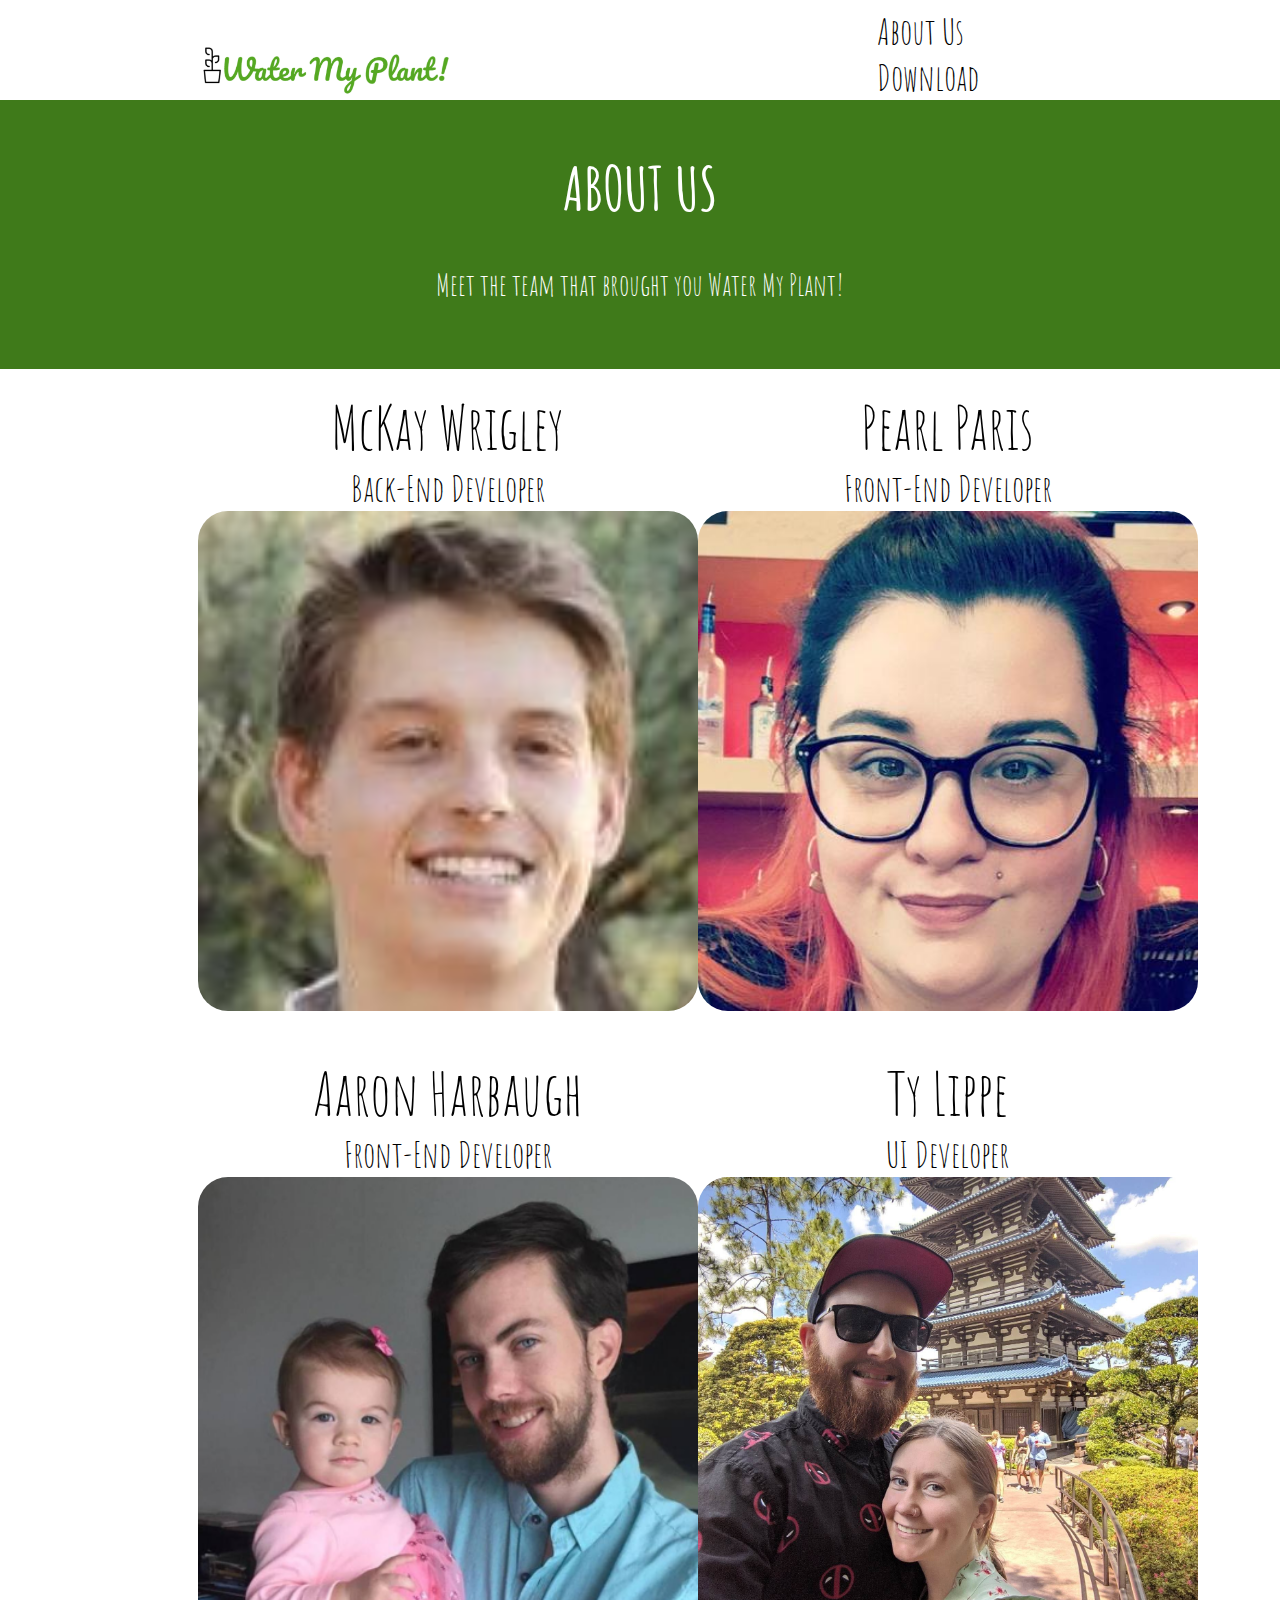
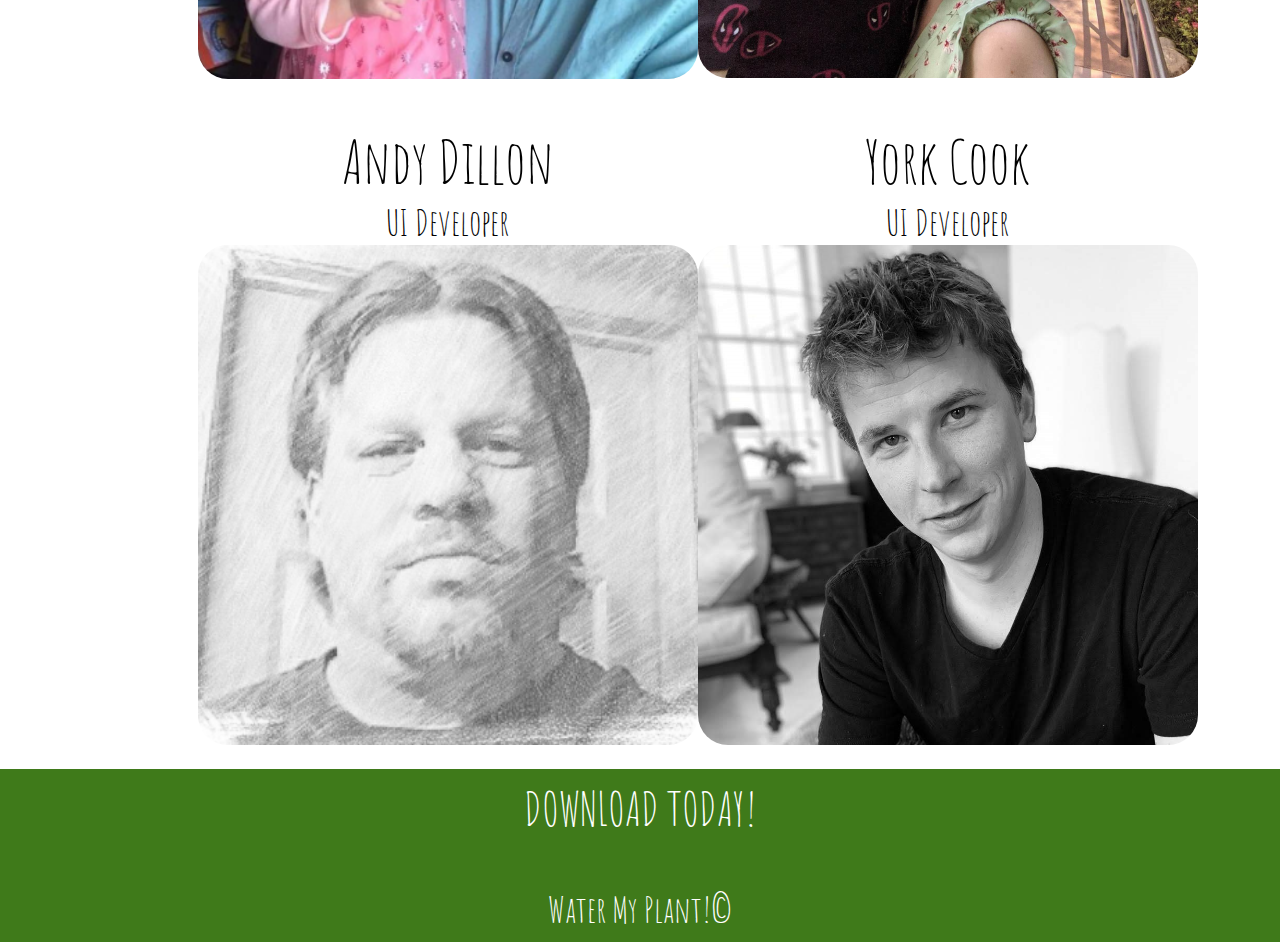
==== about/about.html @ 8938e206 "finsihing up for the night" ====
<!DOCTYPE html>
<html lang="en">

<head>
    <title>Water My Plants!</title>
    <link rel="stylesheet" type="text/css" href="../css/index.css" />
    <script defer="defer" src="./components/header/header.js"></script>
    <link href="https://fonts.googleapis.com/css?family=Amatic+SC&display=swap" rel="stylesheet">
</head>

<header>
    <nav>   
        <div class="logo-link">
        <a href="../index.html"><img src="/assets/logo.png" alt="Water My Plants" class="logo"></a>
        </div>
        <img src="/assets/menu.png" class="menu">
        <div class="header-links">
        <a href="#" class="nav-item">About Us</a>
        <a href='https://water-my-plants-bw.netlify.com/' class="nav-item">Download</a>  
        </div>
    </nav>
</header>

<body>
    <div class="bar">
        <div class="about-container">
            <div class="about-text">
                <h1>ABOUT US</h1>
                <p>Meet the team that brought you Water My Plant!</p>
            </div>
        </div>
    </div>

    <section class="about-container">
        
        <div class="about-top">
        <div class="about-content">
        <a href="https://github.com/mckaywrigley">McKay Wrigley</a>
        <p>Back-End Developer</p>
        <img src="../assets/mckay.jfif" class="about-img">
        </div>

        <div class="about-content">
        <a href="https://github.com/coriagogo">Pearl Paris</a>
        <p>Front-End Developer</p>
        <img src="../assets/pearl.jfif" class="about-img">
        </div>
        </div>

        <div class="about-mid">
        <div class="about-content">
        <a href="#">Aaron Harbaugh</a>
        <p>Front-End Developer</p>
        <img src="../assets/aaron.png" class="about-img">
        </div>

        <div class="about-content">
        <a href="https://github.com/TyLippe">Ty Lippe</a>
        <p>UI Developer</p>
        <img src="../assets/profile.jpg" class="about-img">
        </div>
        </div>

        <div class="about-bottom">
        <div class="about-content">
        <a href="https://github.com/SirAndrewDillon">Andy Dillon</a>
        <p>UI Developer</p>
        <img src="../assets/andy.png" class="about-img">
        </div>

        <div class="about-content">
        <a href="https://github.com/yorkcook">York Cook</a>
        <p>UI Developer</p>
        <img src="../assets/York-Cook.jpg" class="about-img">
        </div>
        </div>
    
    </section>

    <footer>
        <div class="footer-container">
        <a href="https://water-my-plants-bw.netlify.com/">DOWNLOAD TODAY!</a>
        <h2>Water My Plant!&copy;</h2>
        </div>
    </footer>

</body>
</html>
---- css/index.css ----
.fontAmatic {
  font-family: 'Amatic SC', cursive;
}
.fontRoboto {
  font-family: 'Roboto', sans-serif;
}
header nav {
  margin-left: 15%;
  margin-right: 15%;
  display: flex;
  justify-content: space-between;
  align-items: flex-end;
}
header nav .menu {
  display: none;
}
header nav .logo {
  width: 40%;
}
header nav .logo-link {
  width: 80%;
}
header nav .header-links a {
  text-decoration: none;
  color: black;
  font-family: 'Amatic SC', cursive;
  font-size: 36px;
  padding-left: 36px;
}
header nav a:hover {
  text-decoration: #3F7A1A line-through;
}
@media (max-width: 500px) {
  header nav {
    margin-left: 5%;
    margin-right: 5%;
    display: flex;
    justify-content: space-between;
    align-items: center;
  }
  header nav a {
    color: black;
    text-decoration: none;
  }
  header nav .logo {
    margin-top: 3px;
    width: 70%;
  }
  header nav .nav-item {
    display: none;
  }
  header nav .menu {
    display: flex;
    width: 8%;
  }
}
footer .footer-container {
  background-color: #3f7a1a;
  margin-left: -8px;
  margin-right: -8px;
  color: white;
}
footer h2,
footer a {
  font-family: 'Amatic SC', cursive;
  text-align: center;
  font-weight: 100;
  font-size: 36px;
  padding: 10px;
}
footer h2 {
  margin-bottom: 0px;
}
footer a {
  display: flex;
  justify-content: center;
  text-decoration: none;
  font-size: 46px;
  color: white;
}
footer a:hover {
  text-decoration: line-through;
}
footer a:visited {
  color: white;
}
@media (max-width: 500px) {
  footer .footer-container {
    background-color: #3f7a1a;
    margin-left: -8px;
    margin-right: -8px;
    color: white;
  }
  footer h2,
  footer a {
    font-family: 'Amatic SC', cursive;
    text-align: center;
    font-weight: 100;
    font-size: 24px;
    padding: 10px;
  }
  footer h2 {
    margin-bottom: 0px;
  }
  footer a {
    display: flex;
    justify-content: center;
    text-decoration: none;
    font-size: 30px;
    color: white;
  }
  footer a:hover {
    text-decoration: line-through;
  }
  footer a:visited {
    color: white;
  }
}
body .bar {
  background-color: #3f7a1a;
  margin-left: -8px;
  margin-right: -8px;
  font-family: 'Amatic SC', cursive;
  color: white;
}
body .bar .container {
  display: flex;
  flex-direction: row;
  justify-content: space-between;
  margin-left: 15%;
  margin-right: 15%;
}
body .bar .container .container-left {
  padding-right: 60px;
}
body .bar .container .container-left h1 {
  font-size: 60px;
  padding-top: 80px;
}
body .bar .container .container-left h2 {
  font-size: 36px;
}
body .bar .container .container-left p {
  font-size: 30px;
  padding-bottom: 80px;
}
body .bar .container .container-right {
  padding-top: 20px;
}
body .bar .container .container-right .phone {
  width: 120%;
}
body .bar .about-container {
  display: flex;
  justify-content: center;
  margin-left: 15%;
  margin-right: 15%;
}
body .bar .about-container .about-text {
  text-align: center;
}
body .bar .about-container .about-text h1 {
  font-size: 60px;
  padding-top: 10px;
}
body .bar .about-container .about-text p {
  font-size: 30px;
  padding-bottom: 36px;
}
@media (max-width: 500px) {
  body .bar {
    background-color: #3f7a1a;
    margin-left: -8px;
    margin-right: -8px;
    color: white;
    text-align: center;
  }
  body .bar .phone {
    display: none;
  }
  body .bar .container .container-left {
    padding-right: 0px;
  }
  body .bar .container .container-left h1 {
    padding-top: 10px;
    font-size: 50px;
  }
  body .bar .container .container-left p {
    padding-bottom: 10px;
  }
}
body {
  margin-bottom: 0px;
}
body .features {
  font-family: 'Amatic SC', cursive;
  margin-left: 15%;
  margin-right: 15%;
}
body .features h2 {
  font-size: 60px;
}
body .features p {
  font-size: 48px;
}
body .about-container {
  margin-left: 15%;
  margin-right: 15%;
  font-family: 'Amatic SC', cursive;
}
body .about-container .about-img {
  width: 500px;
  border-radius: 30px;
}
body .about-container .about-top,
body .about-container .about-mid,
body .about-container .about-bottom {
  display: flex;
  justify-content: space-between;
}
body .about-container .about-content {
  padding-top: 20px;
  padding-bottom: 20px;
}
body .about-container .about-content a,
body .about-container .about-content p {
  text-align: center;
  margin-top: 0px;
  margin-bottom: 0px;
  color: black;
}
body .about-container .about-content a {
  display: flex;
  justify-content: center;
  font-size: 60px;
  text-decoration: none;
}
body .about-container .about-content a:hover {
  text-decoration: #3F7A1A line-through;
}
body .about-container .about-content p {
  font-size: 36px;
}
@media (max-width: 500px) {
  body .features {
    font-family: 'Amatic SC', cursive;
    margin-left: 5%;
    margin-right: 5%;
  }
  body .features h2 {
    font-size: 48px;
    text-align: center;
  }
  body .features p {
    font-size: 32px;
    margin-bottom: 60px;
    text-align: center;
  }
  body .about-container {
    font-family: 'Amatic SC', cursive;
    align-items: center;
    padding-top: 30px;
    padding-bottom: 30px;
  }
  body .about-container .about-top,
  body .about-container .about-mid,
  body .about-container .about-bottom {
    display: flex;
    flex-direction: column;
    align-items: center;
  }
  body .about-container .about-content {
    padding-top: 30px;
    padding-bottom: 30px;
  }
  body .about-container .about-content .about-img {
    width: 250px;
    height: 250px;
    border-radius: 30px;
  }
  body .about-container .about-content a,
  body .about-container .about-content p {
    text-align: center;
    margin-top: 0px;
    margin-bottom: 0px;
    color: black;
  }
  body .about-container .about-content a {
    display: flex;
    justify-content: center;
    font-size: 42px;
    text-decoration: none;
  }
  body .about-container .about-content a:hover {
    text-decoration: #3F7A1A line-through;
  }
  body .about-container .about-content p {
    font-size: 20px;
  }
}
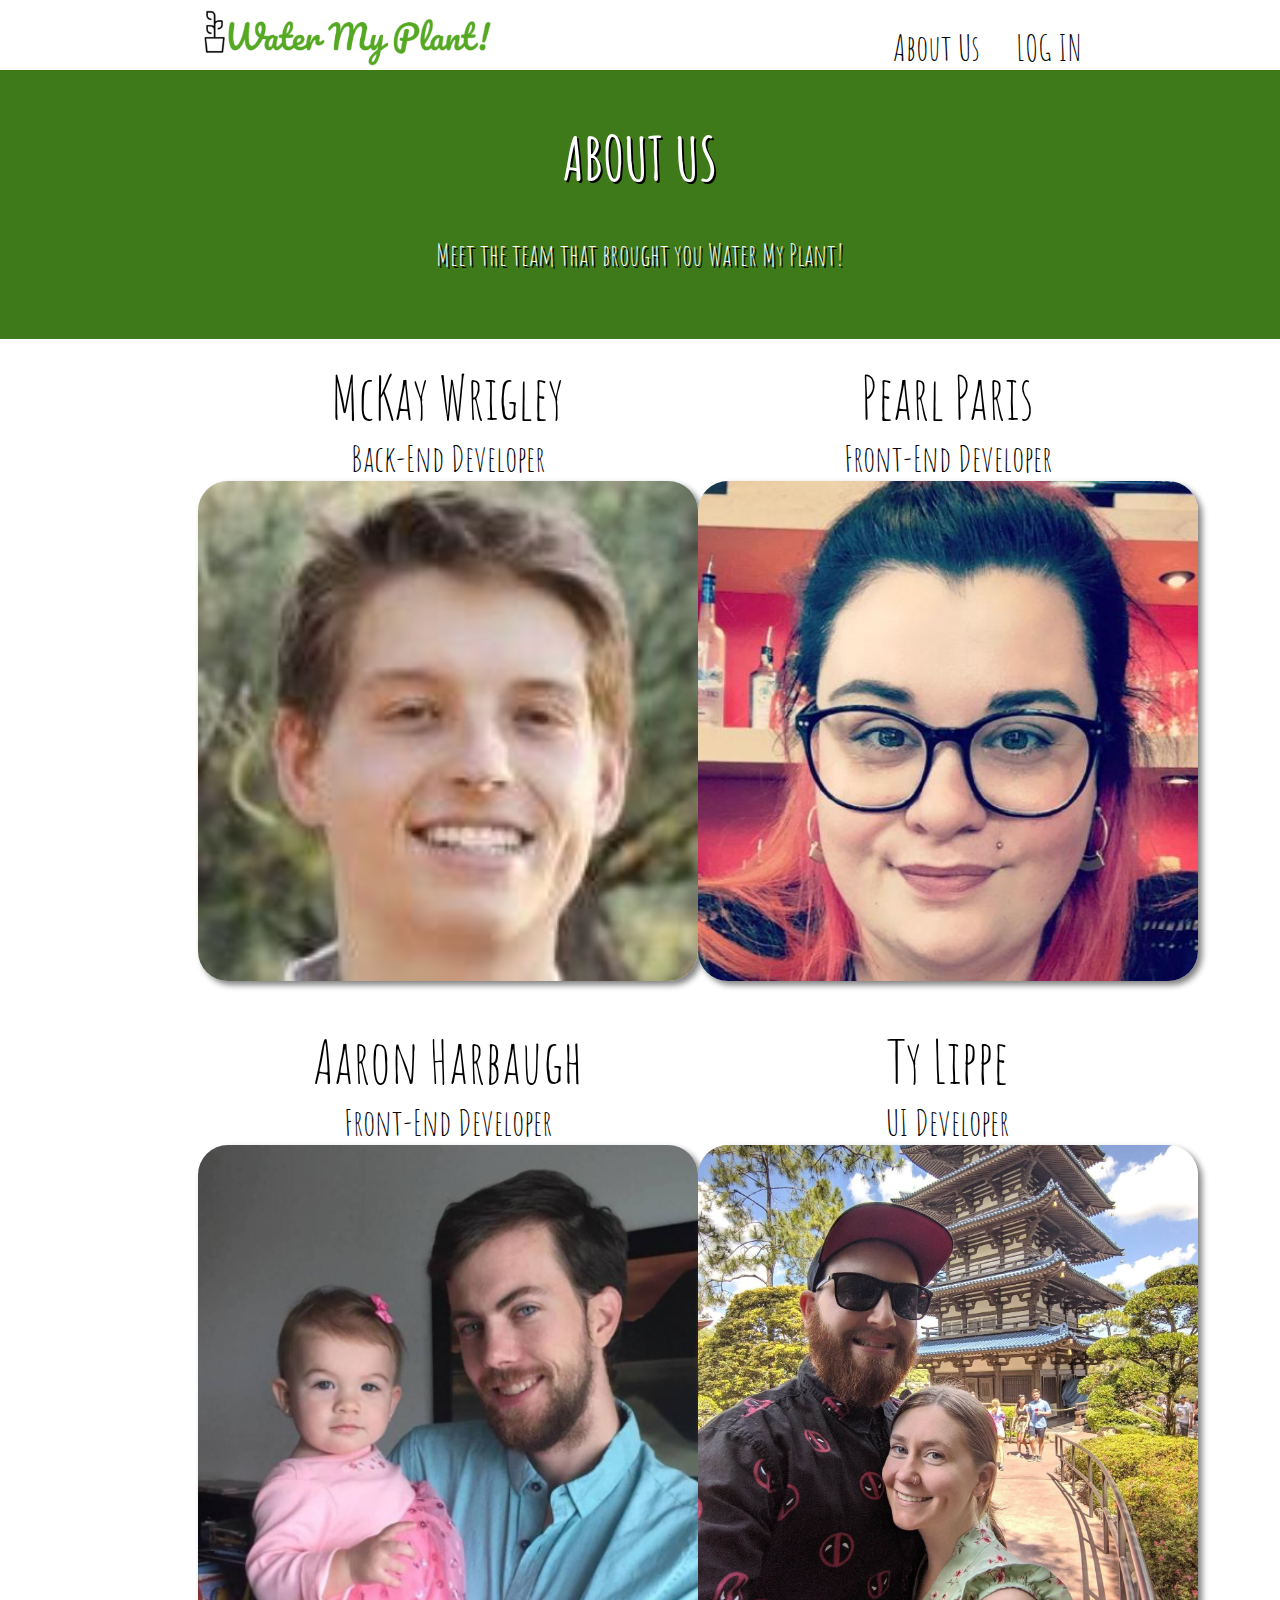
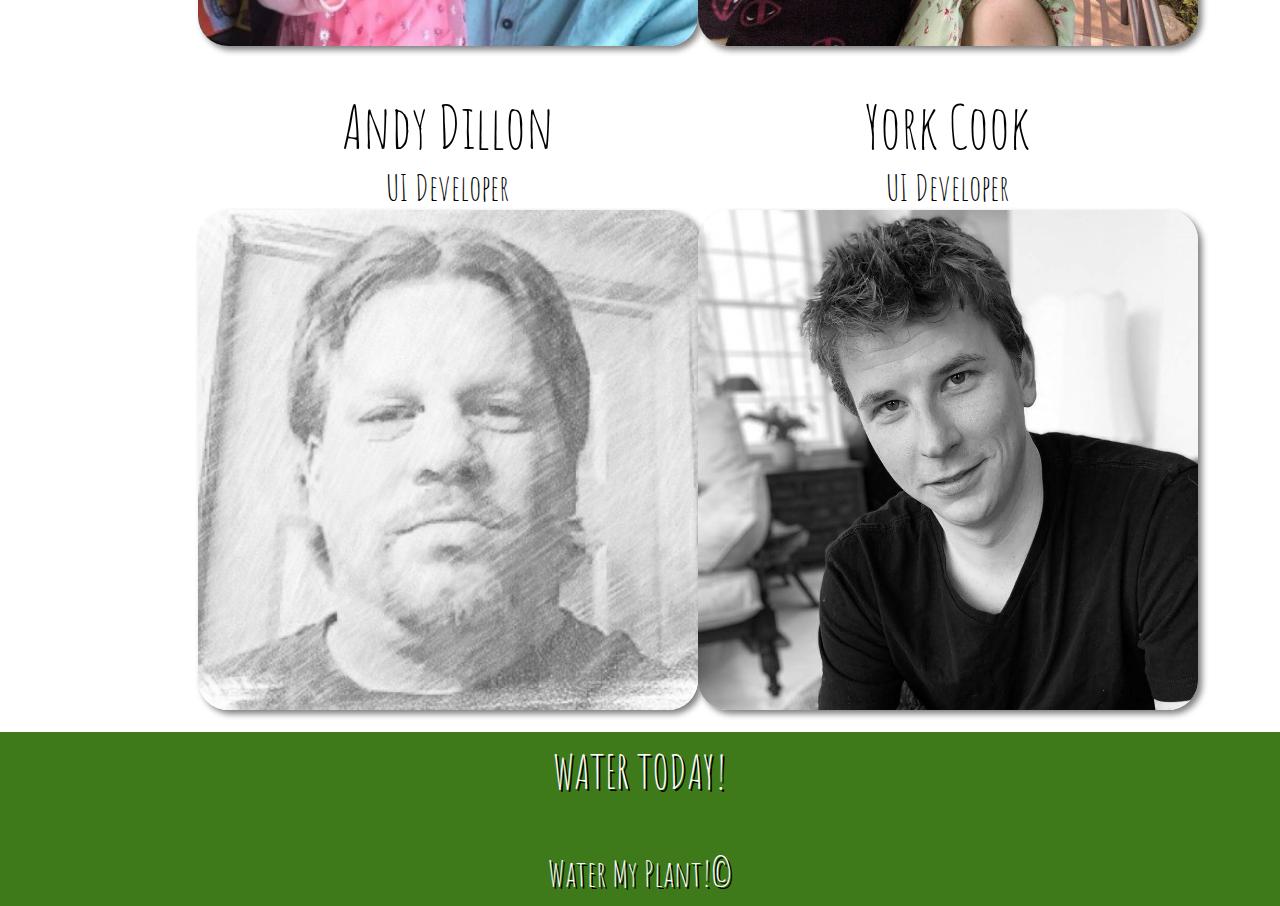
==== commit feb0422f: "added some styling" ====
--- a/about/about.html
+++ b/about/about.html
@@ -16,7 +16,7 @@
         <img src="/assets/menu.png" class="menu">
         <div class="header-links">
         <a href="#" class="nav-item">About Us</a>
-        <a href='https://water-my-plants-bw.netlify.com/' class="nav-item">Download</a>  
+        <a href='https://water-my-plants-bw.netlify.com/login' class="nav-item">LOG IN</a>  
         </div>
     </nav>
 </header>
@@ -79,7 +79,7 @@
 
     <footer>
         <div class="footer-container">
-        <a href="https://water-my-plants-bw.netlify.com/">DOWNLOAD TODAY!</a>
+        <a href="https://water-my-plants-bw.netlify.com/login">WATER TODAY!</a>
         <h2>Water My Plant!&copy;</h2>
         </div>
     </footer>
--- a/css/index.css
+++ b/css/index.css
@@ -1,3 +1,6 @@
+html {
+  font-size: 62.5%;
+}
 .fontAmatic {
   font-family: 'Amatic SC', cursive;
 }
@@ -15,16 +18,21 @@
   display: none;
 }
 header nav .logo {
-  width: 40%;
+  width: 300px;
 }
 header nav .logo-link {
-  width: 80%;
+  width: 100%;
+}
+header nav .header-links {
+  display: flex;
+  width: 100%;
+  justify-content: flex-end;
 }
 header nav .header-links a {
   text-decoration: none;
   color: black;
   font-family: 'Amatic SC', cursive;
-  font-size: 36px;
+  font-size: 3.6em;
   padding-left: 36px;
 }
 header nav a:hover {
@@ -44,17 +52,22 @@
   }
   header nav .logo {
     margin-top: 3px;
-    width: 70%;
+    width: 80%;
   }
   header nav .nav-item {
     display: none;
   }
+  header nav .header-links {
+    display: none;
+  }
   header nav .menu {
     display: flex;
-    width: 8%;
+    align-items: center;
+    width: 10%;
   }
 }
 footer .footer-container {
+  text-shadow: 2px 2px black;
   background-color: #3f7a1a;
   margin-left: -8px;
   margin-right: -8px;
@@ -117,11 +130,13 @@
   }
 }
 body .bar {
-  background-color: #3f7a1a;
+  background: #3f7a1a;
+  background-repeat: no-repeat;
   margin-left: -8px;
   margin-right: -8px;
   font-family: 'Amatic SC', cursive;
   color: white;
+  text-shadow: 2px 2px black;
 }
 body .bar .container {
   display: flex;
@@ -211,6 +226,7 @@
 body .about-container .about-img {
   width: 500px;
   border-radius: 30px;
+  box-shadow: 4px 4px 6px grey;
 }
 body .about-container .about-top,
 body .about-container .about-mid,
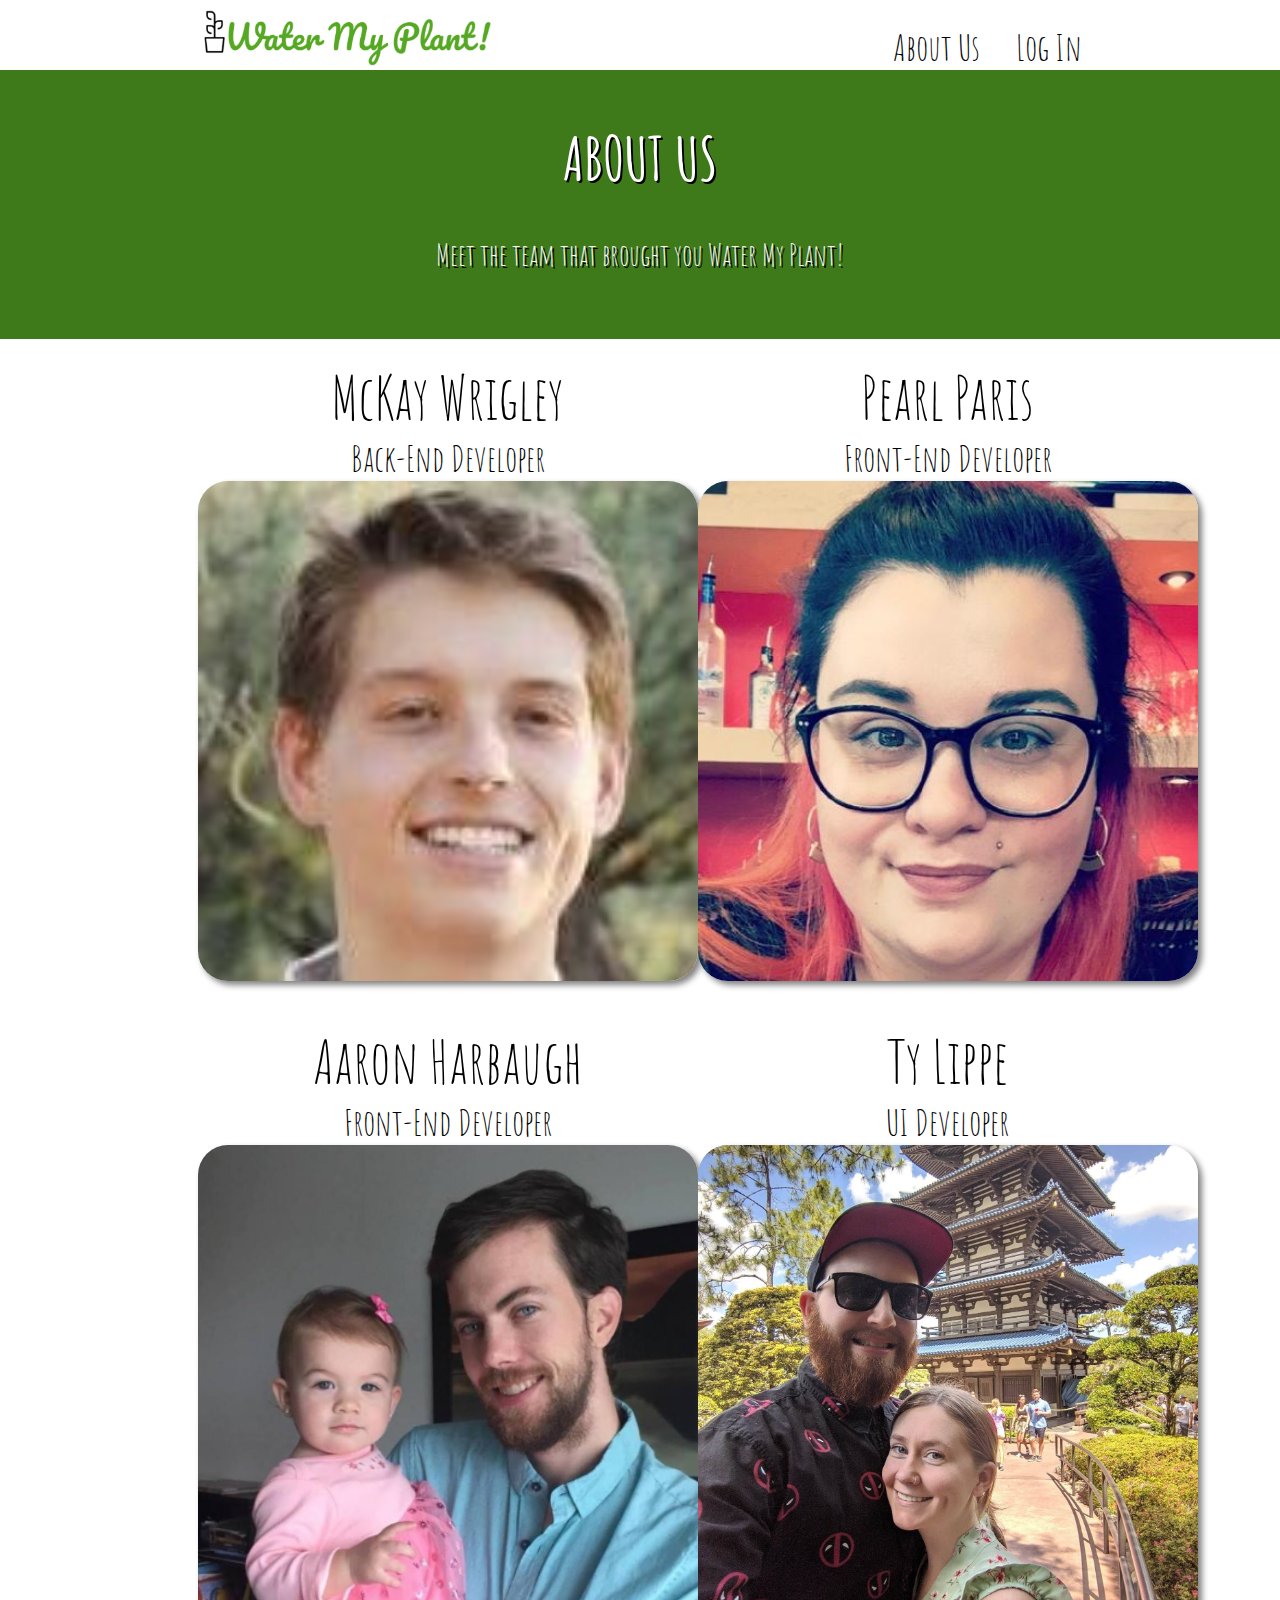
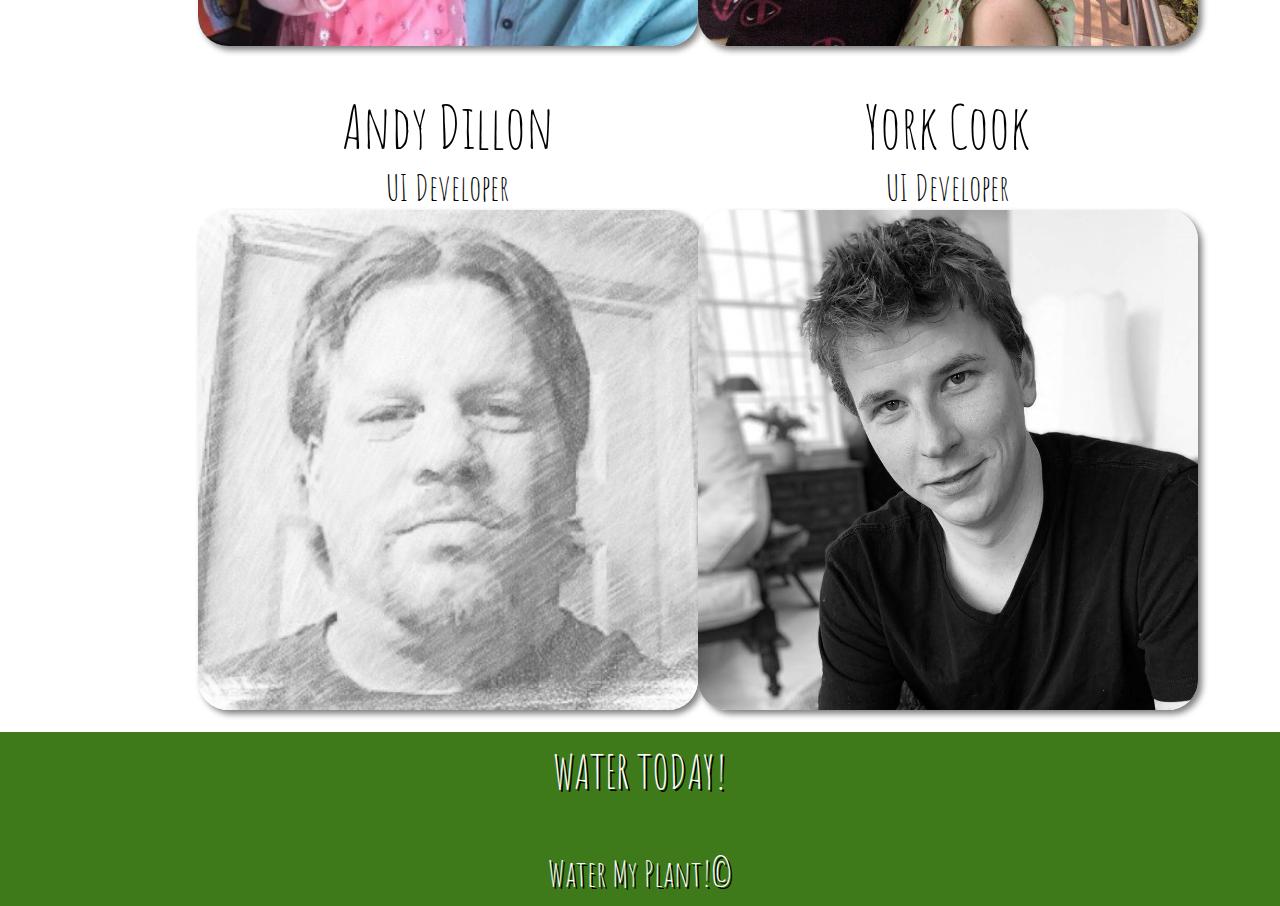
==== commit da1ab83a: "JS added" ====
--- a/about/about.html
+++ b/about/about.html
@@ -4,22 +4,23 @@
 <head>
     <title>Water My Plants!</title>
     <link rel="stylesheet" type="text/css" href="../css/index.css" />
-    <script defer="defer" src="./components/header/header.js"></script>
+    <script defer="defer" src="../components/header/header.js"></script>
     <link href="https://fonts.googleapis.com/css?family=Amatic+SC&display=swap" rel="stylesheet">
+    <link rel="stylesheet" href="https://use.fontawesome.com/releases/v5.8.2/css/all.css" integrity="sha384-oS3vJWv+0UjzBfQzYUhtDYW+Pj2yciDJxpsK1OYPAYjqT085Qq/1cq5FLXAZQ7Ay" crossorigin="anonymous">
 </head>
 
 <header>
-    <nav>   
-        <div class="logo-link">
-        <a href="../index.html"><img src="/assets/logo.png" alt="Water My Plants" class="logo"></a>
-        </div>
-        <img src="/assets/menu.png" class="menu">
-        <div class="header-links">
-        <a href="#" class="nav-item">About Us</a>
-        <a href='https://water-my-plants-bw.netlify.com/login' class="nav-item">LOG IN</a>  
-        </div>
-    </nav>
-</header>
+        <nav class="topnav">   
+            <div class="logo-link">
+            <a href="../index.html"><img src="/assets/logo.png" alt="Water My Plants" class="logo"></a>
+            </div>
+            <i class="fas fa-bars fa-2x icon"></i>
+            <div class="header-links dropdown">
+            <a href="./about/about.html" class="nav-item">About Us</a>
+            <a href= 'https://water-my-plants-bw.netlify.com/login' class="nav-item">Log In</a>  
+            </div>
+        </nav>
+    </header>
 
 <body>
     <div class="bar">
--- a/css/index.css
+++ b/css/index.css
@@ -15,6 +15,9 @@
   align-items: flex-end;
 }
 header nav .menu {
+  display: none;
+}
+header nav .icon {
   display: none;
 }
 header nav .logo {
@@ -46,24 +49,35 @@
     justify-content: space-between;
     align-items: center;
   }
-  header nav a {
-    color: black;
-    text-decoration: none;
-  }
   header nav .logo {
     margin-top: 3px;
     width: 80%;
   }
-  header nav .nav-item {
+  header nav .header-links {
+    width: auto;
+    flex-direction: column;
+    justify-content: center;
+    align-items: center;
+    position: absolute;
+    right: 20px;
+    top: 82px;
+    background: white;
+    padding: 20px;
+    border: 2px black solid;
+  }
+  header nav .header-links a {
+    padding: 0;
+  }
+  header nav .icon {
+    display: block;
+    cursor: pointer;
+    color: black;
+  }
+  header nav .icon:hover {
+    color: #3f7a1a;
+  }
+  header nav .dropdown {
     display: none;
-  }
-  header nav .header-links {
-    display: none;
-  }
-  header nav .menu {
-    display: flex;
-    align-items: center;
-    width: 10%;
   }
 }
 footer .footer-container {
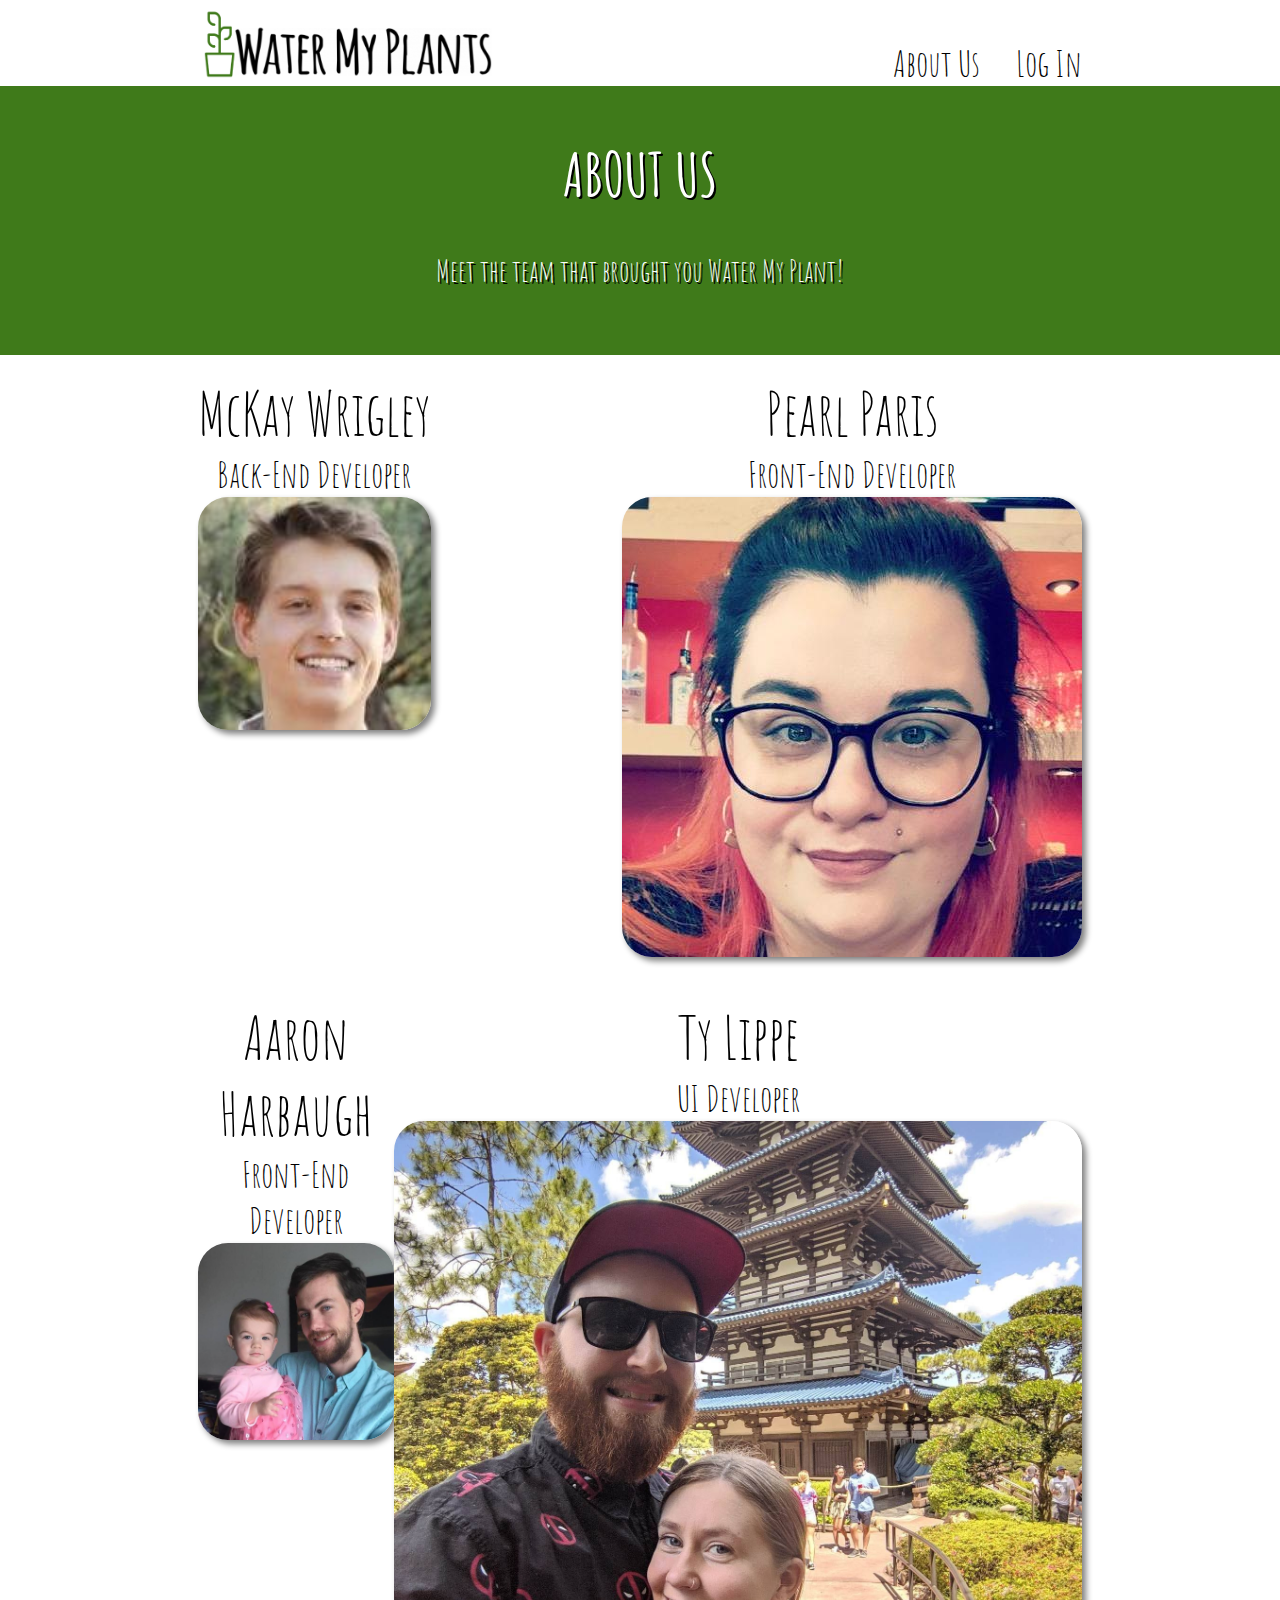
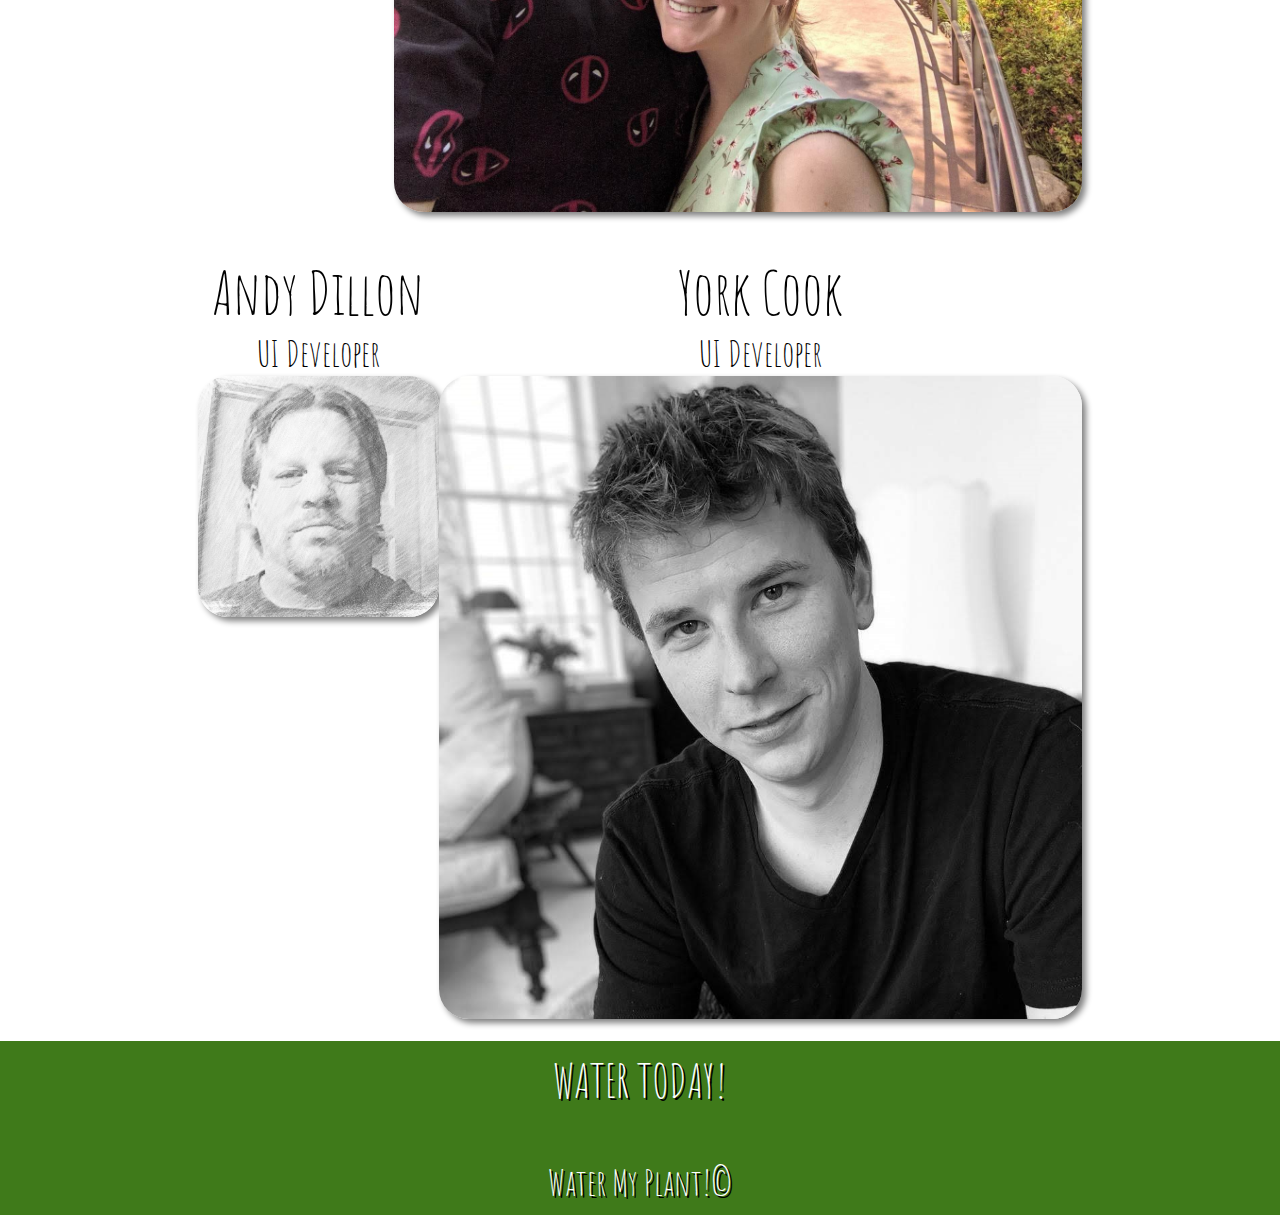
==== commit 78ade236: "final touches" ====
--- a/about/about.html
+++ b/about/about.html
@@ -12,17 +12,22 @@
 <header>
         <nav class="topnav">   
             <div class="logo-link">
-            <a href="../index.html"><img src="/assets/logo.png" alt="Water My Plants" class="logo"></a>
+            <a href="../index.html"><img src="/assets/logo2.png" alt="Water My Plants" class="logo"></a>
             </div>
             <i class="fas fa-bars fa-2x icon"></i>
-            <div class="header-links dropdown">
-            <a href="./about/about.html" class="nav-item">About Us</a>
+            <div class="header-links">
+            <a href="#" class="nav-item">About Us</a>
             <a href= 'https://water-my-plants-bw.netlify.com/login' class="nav-item">Log In</a>  
             </div>
         </nav>
     </header>
 
 <body>
+    <section class="dropdown-menu">
+            <a href="#" class="dd-item">About Us</a>
+            <a href= 'https://water-my-plants-bw.netlify.com/login' class="dd-item">Log In</a>  
+    </section>
+
     <div class="bar">
         <div class="about-container">
             <div class="about-text">
--- a/css/index.css
+++ b/css/index.css
@@ -6,6 +6,47 @@
 }
 .fontRoboto {
   font-family: 'Roboto', sans-serif;
+}
+.scale-up-ver-top {
+  -webkit-animation: scale-up-ver-top 0.4s cubic-bezier(0.39, 0.575, 0.565, 1) both;
+  animation: scale-up-ver-top 0.4s cubic-bezier(0.39, 0.575, 0.565, 1) both;
+}
+/* ----------------------------------------------
+ * Generated by Animista on 2019-5-23 12:3:27
+ * w: http://animista.net, t: @cssanimista
+ * ---------------------------------------------- */
+/**
+ * ----------------------------------------
+ * animation scale-up-ver-top
+ * ----------------------------------------
+ */
+@-webkit-keyframes scale-up-ver-top {
+  0% {
+    -webkit-transform: scaleY(0.4);
+    transform: scaleY(0.4);
+    -webkit-transform-origin: 100% 0%;
+    transform-origin: 100% 0%;
+  }
+  100% {
+    -webkit-transform: scaleY(1);
+    transform: scaleY(1);
+    -webkit-transform-origin: 100% 0%;
+    transform-origin: 100% 0%;
+  }
+}
+@keyframes scale-up-ver-top {
+  0% {
+    -webkit-transform: scaleY(0.4);
+    transform: scaleY(0.4);
+    -webkit-transform-origin: 100% 0%;
+    transform-origin: 100% 0%;
+  }
+  100% {
+    -webkit-transform: scaleY(1);
+    transform: scaleY(1);
+    -webkit-transform-origin: 100% 0%;
+    transform-origin: 100% 0%;
+  }
 }
 header nav {
   margin-left: 15%;
@@ -54,19 +95,7 @@
     width: 80%;
   }
   header nav .header-links {
-    width: auto;
-    flex-direction: column;
-    justify-content: center;
-    align-items: center;
-    position: absolute;
-    right: 20px;
-    top: 82px;
-    background: white;
-    padding: 20px;
-    border: 2px black solid;
-  }
-  header nav .header-links a {
-    padding: 0;
+    display: none;
   }
   header nav .icon {
     display: block;
@@ -75,9 +104,6 @@
   }
   header nav .icon:hover {
     color: #3f7a1a;
-  }
-  header nav .dropdown {
-    display: none;
   }
 }
 footer .footer-container {
@@ -221,6 +247,9 @@
 body {
   margin-bottom: 0px;
 }
+body .dropdown-menu {
+  display: none;
+}
 body .features {
   font-family: 'Amatic SC', cursive;
   margin-left: 15%;
@@ -238,7 +267,8 @@
   font-family: 'Amatic SC', cursive;
 }
 body .about-container .about-img {
-  width: 500px;
+  width: 100%;
+  height: auto;
   border-radius: 30px;
   box-shadow: 4px 4px 6px grey;
 }
@@ -272,6 +302,25 @@
   font-size: 36px;
 }
 @media (max-width: 500px) {
+  body .dd-item {
+    display: flex;
+    flex-direction: column;
+    align-self: center;
+    justify-content: center;
+    text-align: center;
+    font-family: 'Amatic SC', cursive;
+    color: black;
+    font-size: 38px;
+    text-decoration: none;
+    -webkit-animation: scale-up-ver-top 0.4s cubic-bezier(0.39, 0.575, 0.565, 1) both;
+    animation: scale-up-ver-top 0.4s cubic-bezier(0.39, 0.575, 0.565, 1) both;
+  }
+  body section a:hover {
+    text-decoration: #3F7A1A line-through;
+  }
+  body .dropdown-menu {
+    display: none;
+  }
   body .features {
     font-family: 'Amatic SC', cursive;
     margin-left: 5%;
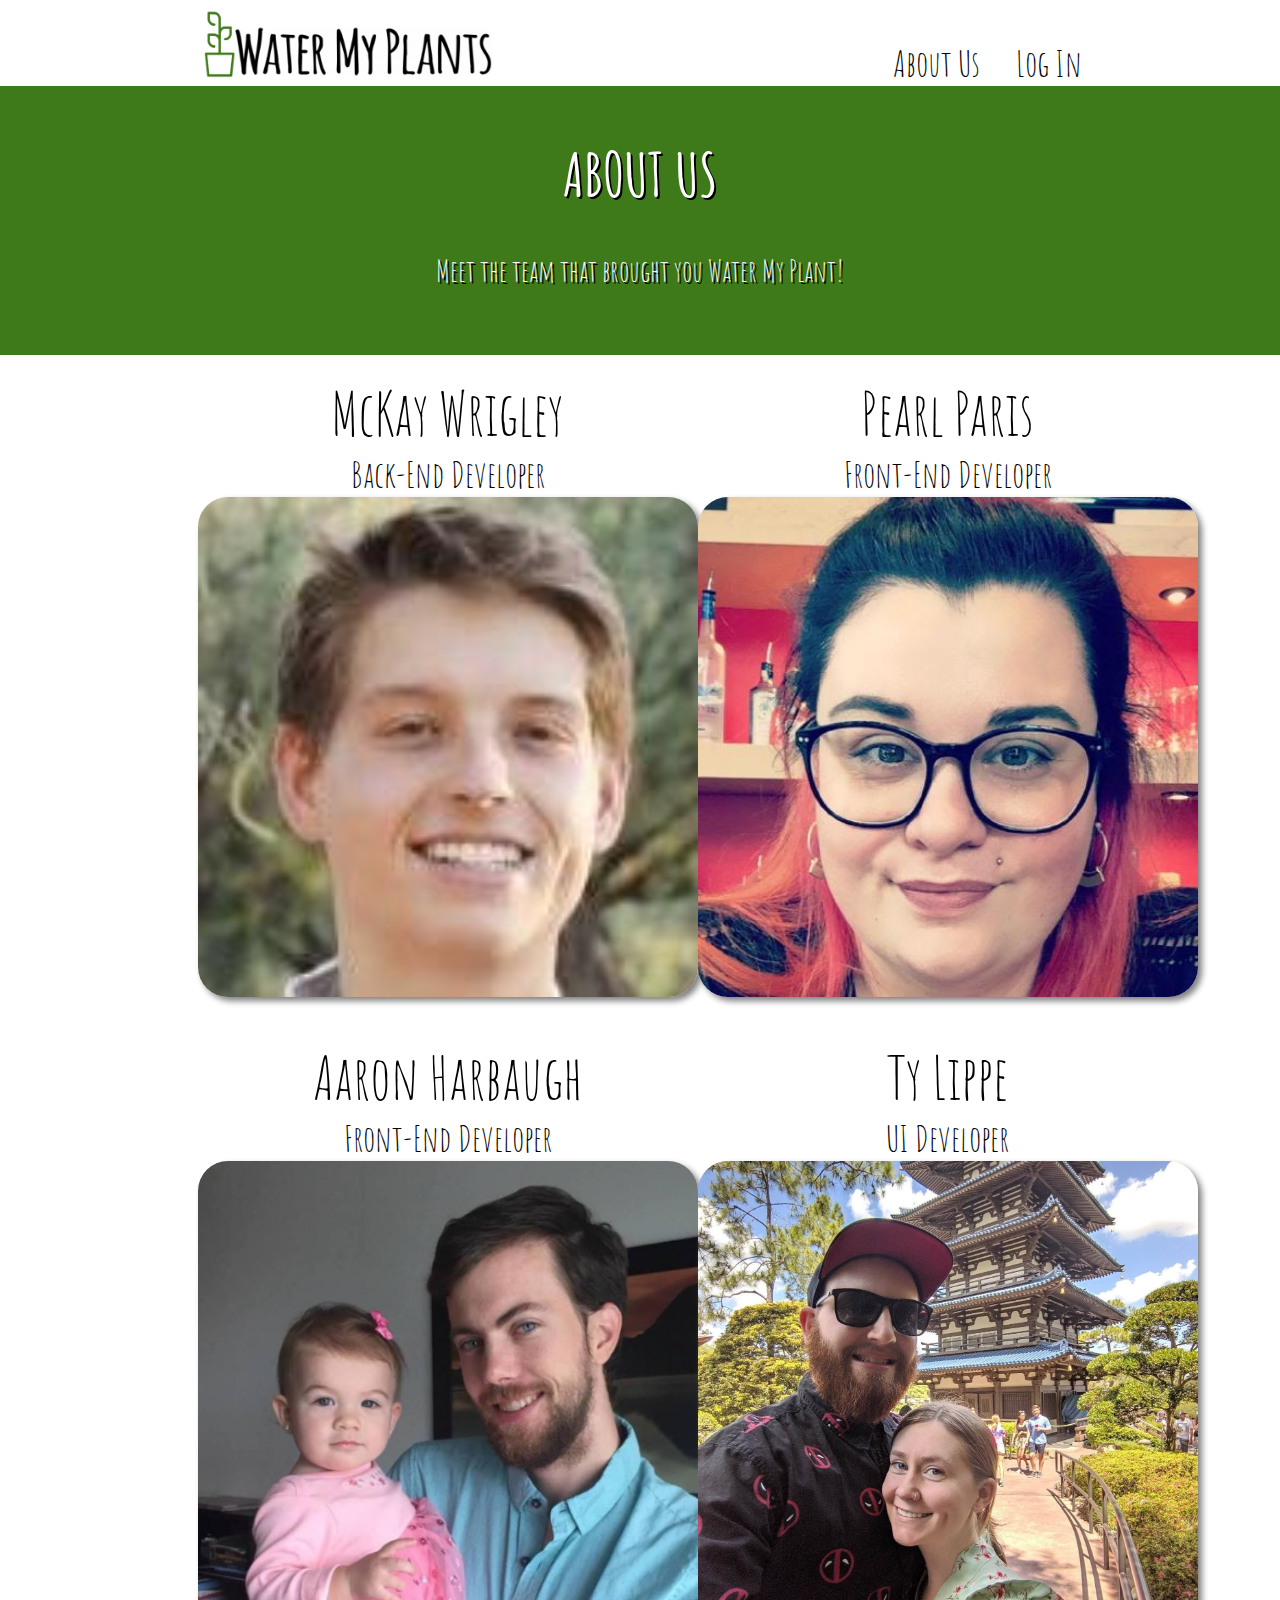
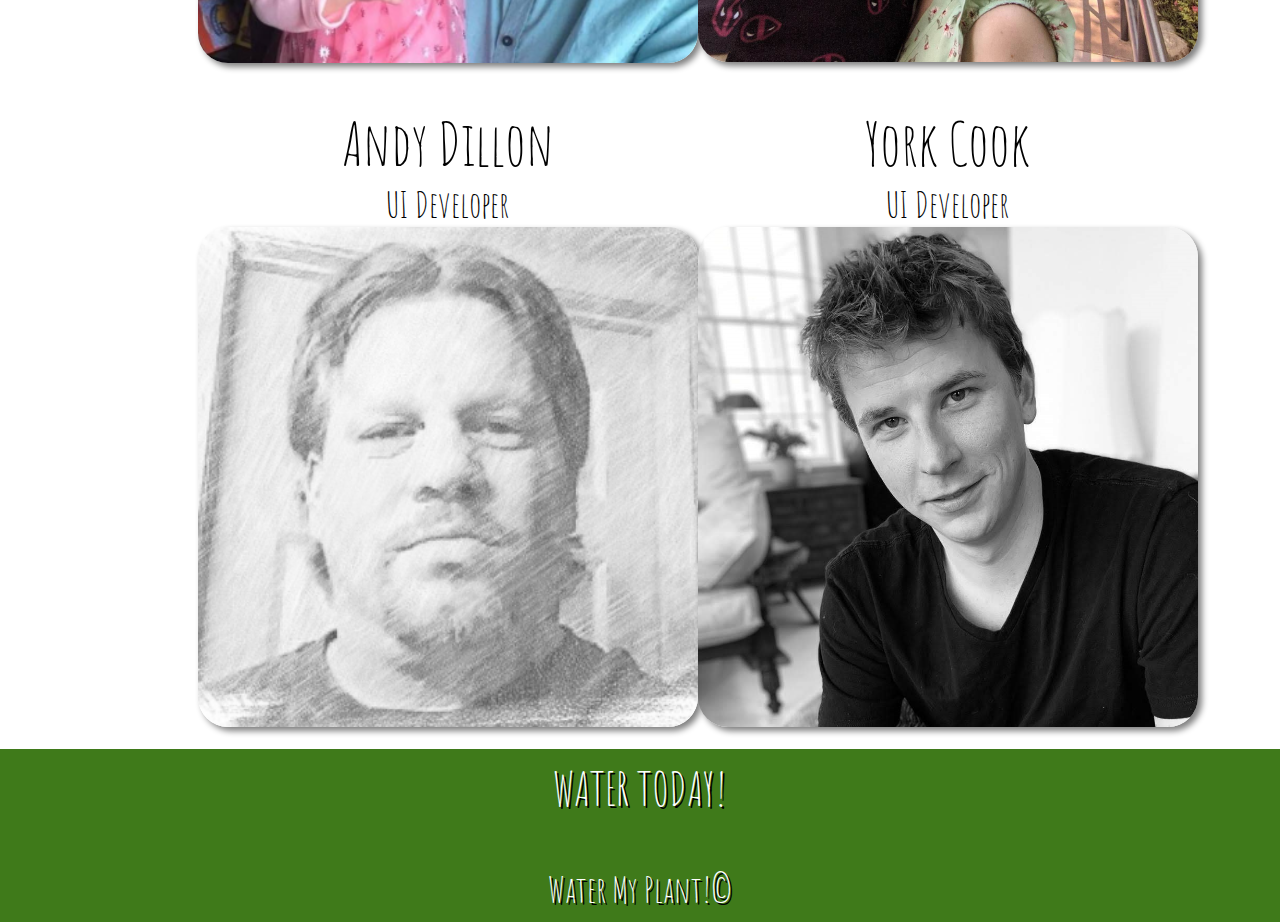
==== commit bd1157bb: "added Andy site link" ====
--- a/about/about.html
+++ b/about/about.html
@@ -70,7 +70,7 @@
         <div class="about-bottom">
         <div class="about-content">
         <a href="https://github.com/SirAndrewDillon">Andy Dillon</a>
-        <p>UI Developer</p>
+        <a href="https://unruffled-fermi-dd92d4.netlify.com/" class="ui-site">UI Developer</a>
         <img src="../assets/andy.png" class="about-img">
         </div>
 
--- a/css/index.css
+++ b/css/index.css
@@ -1,5 +1,8 @@
 html {
   font-size: 62.5%;
+}
+.about-img {
+  width: 62.5%;
 }
 .fontAmatic {
   font-family: 'Amatic SC', cursive;
@@ -235,6 +238,7 @@
   }
   body .bar .container .container-left {
     padding-right: 0px;
+    padding-left: 0px;
   }
   body .bar .container .container-left h1 {
     padding-top: 10px;
@@ -244,6 +248,17 @@
     padding-bottom: 10px;
   }
 }
+@media (max-width: 800px) {
+  body .bar {
+    text-align: center;
+  }
+  body .bar .container-left {
+    padding-left: 80px;
+  }
+  body .bar .container-right {
+    display: none;
+  }
+}
 body {
   margin-bottom: 0px;
 }
@@ -267,8 +282,7 @@
   font-family: 'Amatic SC', cursive;
 }
 body .about-container .about-img {
-  width: 100%;
-  height: auto;
+  width: 50rem;
   border-radius: 30px;
   box-shadow: 4px 4px 6px grey;
 }
@@ -301,6 +315,9 @@
 body .about-container .about-content p {
   font-size: 36px;
 }
+body .about-container .about-content .ui-site {
+  font-size: 36px;
+}
 @media (max-width: 500px) {
   body .dd-item {
     display: flex;
@@ -377,3 +394,15 @@
     font-size: 20px;
   }
 }
+@media (max-width: 800px) {
+  body .about-top,
+  body .about-mid,
+  body .about-bottom {
+    display: flex;
+    flex-direction: column;
+    align-items: center;
+  }
+  body .features h2 {
+    text-align: center;
+  }
+}
